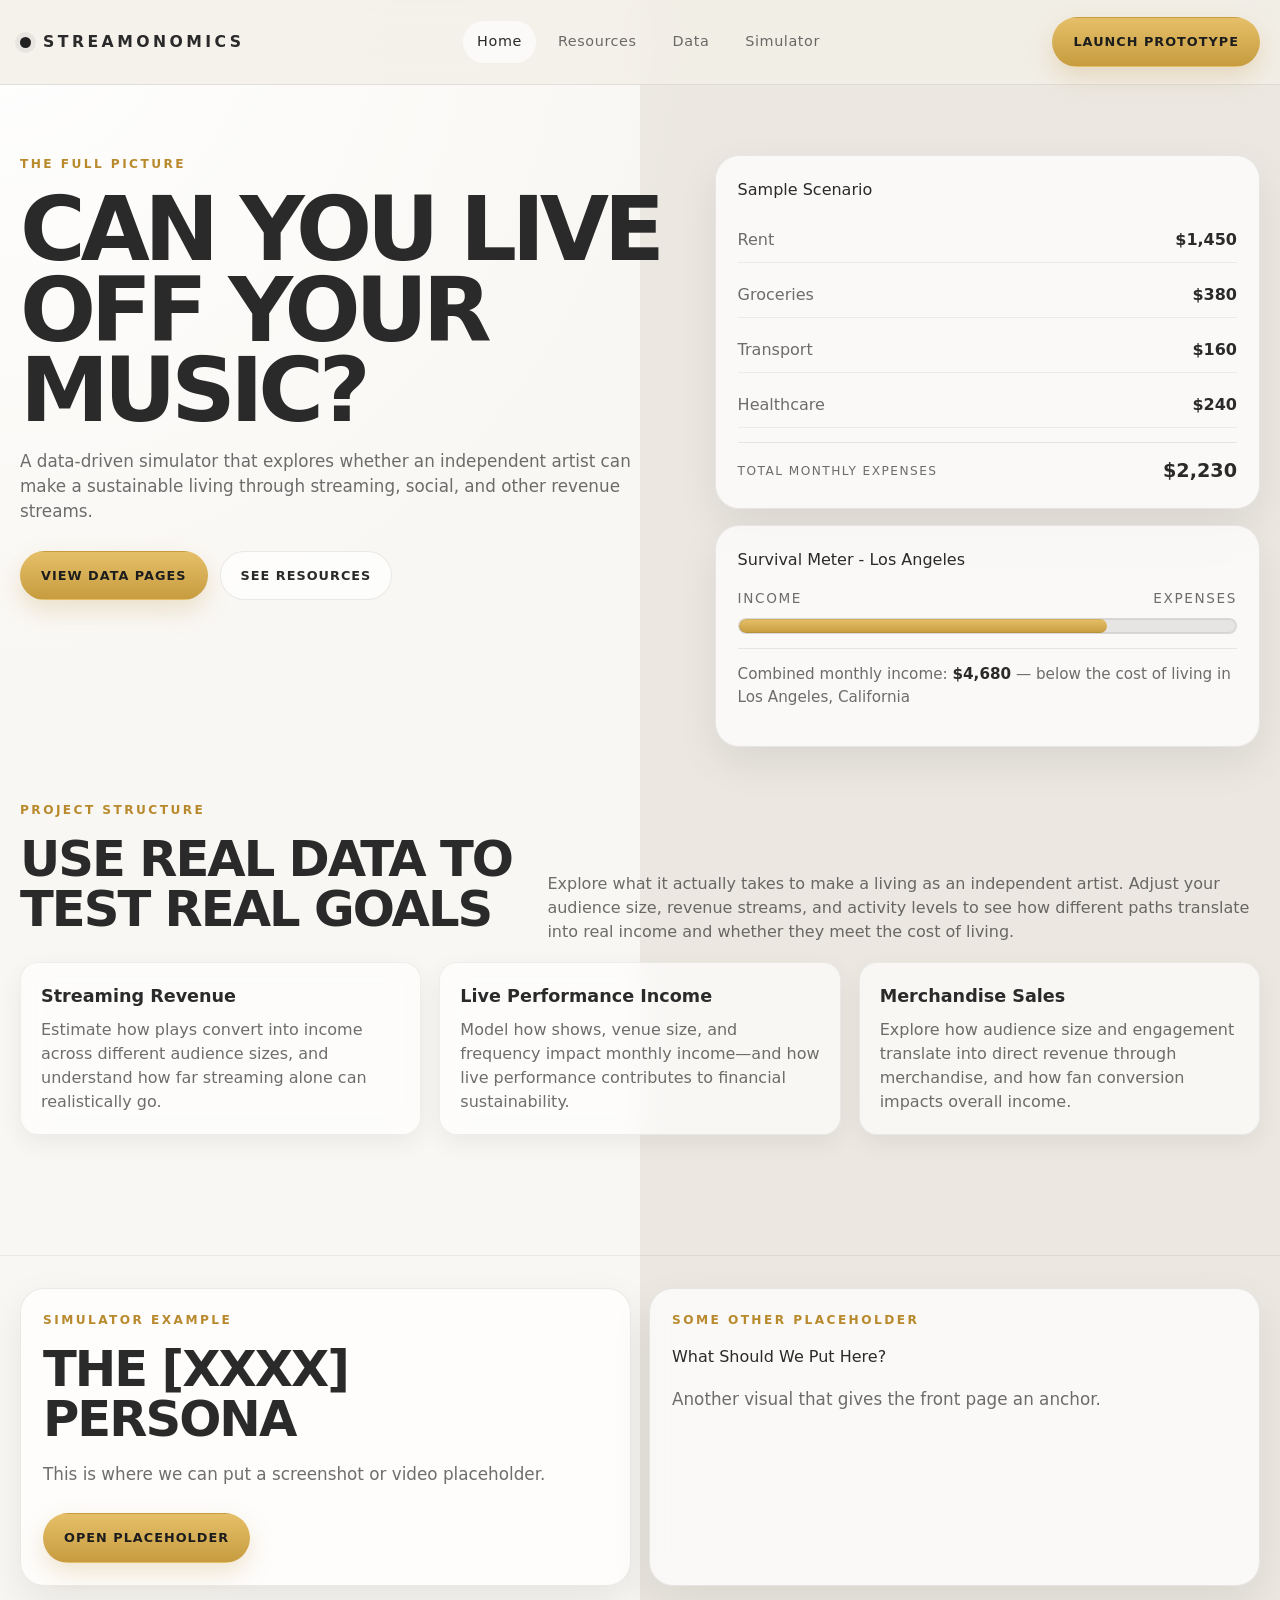
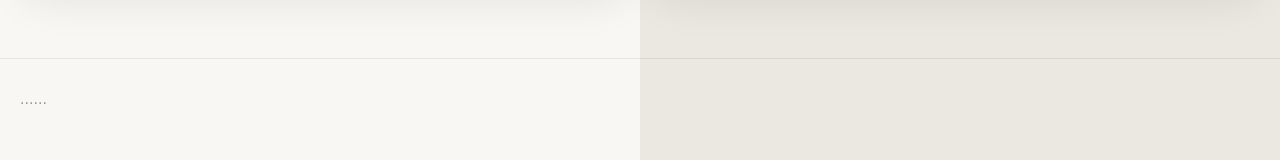
==== index.html @ e3a0be58 "Initial commit - site structure" ====
<!doctype html>
<html lang="en">
<head>
  <meta charset="utf-8" />
  <meta name="viewport" content="width=device-width, initial-scale=1" />
  <title>STREAMONOMICS | Home</title>
  <link rel="stylesheet" href="styles.css" />
</head>
<body>
  <header class="topbar">
    <div class="container topbar-inner">
      <a class="brand" href="index.html">
        <span class="brand-mark"></span>
        <span>STREAMONOMICS</span>
      </a>

      <nav class="nav" aria-label="Primary">
        <a class="active" href="index.html">Home</a>
        <a href="resources.html">Resources</a>
        <a href="data.html">Data</a>
        <a href="simulator.html">Simulator</a>
      </nav>

      <a class="btn btn-primary" href="simulator.html">Launch Prototype</a>
    </div>
  </header>

  <main>


    <section class="hero">
      <div class="container hero-grid">
        <div>
          <div class="kicker">The full picture</div>
          <h1 class="h1">Can you live off your music?</h1>
          <p class="lead">
            A data-driven simulator that explores whether an independent artist can make a sustainable living
            through streaming, social, and other revenue streams.
          </p>

          <div class="hero-actions">
            <a class="btn btn-primary" href="data.html">View Data Pages</a>
            <a class="btn btn-secondary" href="resources.html">See Resources</a>
          </div>
        </div>
  <!--
        <aside class="card card-pad hero-panel">
          <div class="pill">Sample Scenario</div>
          <div class="stat-grid">
            <div class="stat">
              <label>Monthly Streams</label>
              <strong>500,000</strong>
            </div>
            <div class="stat">
              <label>Est. Streaming Income</label>
              <strong>$2,000</strong>
            </div>
            <div class="stat">
              <label>Ticket Sales</label>
              <strong>$1,450</strong>
            </div>
            <div class="stat">
              <label>Merch Revenue</label>
              <strong>$1,150</strong>
            </div>
          </div>
          <p class="result-line">
            Combined monthly income: <strong>$4,680</strong> — below the cost of living in most U.S. cities
         </p>
        </aside>
    
-->

<aside class="hero-panel">
  <div class="card card-pad">
    <div class="pill">Sample Scenario</div>

    <div class="expense-list">
      <div class="expense-row">
        <span>Rent</span>
        <strong>$1,450</strong>
      </div>
      <div class="expense-row">
        <span>Groceries</span>
        <strong>$380</strong>
      </div>
      <div class="expense-row">
        <span>Transport</span>
        <strong>$160</strong>
      </div>
      <div class="expense-row">
        <span>Healthcare</span>
        <strong>$240</strong>
      </div>
    </div>

    <div class="expense-total">
      <span>Total Monthly Expenses</span>
      <strong>$2,230</strong>
    </div>
  </div>

  <div class="card card-pad">
    <div class="pill">Survival Meter  -  Los Angeles</div>

    <div class="meter-labels">
      <span>Income</span>
      <span>Expenses</span>
    </div>

    <div class="meter">
      <div class="meter-income"></div>
      <div class="meter-expenses"></div>
    </div>

    <p class="result-line">
     Combined monthly income: <strong>$4,680</strong> — below the cost of living in Los Angeles, California    </p>
  </div>
</aside>
  </div>
    </section>

    <section class="section">
      <div class="container">
        <div class="section-head">
          <div>
            <div class="kicker">Project structure</div>
            <h2 class="h2">Use Real Data to Test Real Goals</h2>
          </div>
          <p>
            Explore what it actually takes to make a living as an independent artist. Adjust your audience size, revenue streams, and activity levels to see how different paths translate into real income and whether they meet the cost of living.
          </p>
        </div>

        <div class="grid-3">
          <article class="card page-card">
            <h3>Streaming Revenue</h3>
            <p>Estimate how plays convert into income across different audience sizes, and understand how far streaming alone can realistically go.</p>
          </article>
          <article class="card page-card">
            <h3>Live Performance Income</h3>
            <p>Model how shows, venue size, and frequency impact monthly income—and how live performance contributes to financial sustainability.</p>
          </article>
          <article class="card page-card">
            <h3>Merchandise Sales</h3>
            <p>Explore how audience size and engagement translate into direct revenue through merchandise, and how fan conversion impacts overall income.</p>
          </article>
        </div>
      </div>
    </section>

    <section class="section">
      <div class="container grid-2">
        <article class="card card-pad">
          <div class="kicker">Simulator Example</div>
          <h2 class="h2">The [XXXX] Persona</h2>
          <p class="lead">
            This is where we can put a screenshot or video placeholder.
          </p>
          <div class="hero-actions">
            <a class="btn btn-primary" href="simulator.html">Open Placeholder</a>
          </div>
        </article>

        <article class="card card-pad">
          <div class="kicker">Some Other Placeholder</div>
          <h2 class="h2"></h2>What Should We Put Here?</h2>
          <p class="lead">
           Another visual that gives the front page an anchor.
          </p>
        </article>
      </div>
    </section>
  </main>

  <footer class="footer">
    <div class="container mini">
      ......
    </div>
  </footer>
</body>
</html>
---- styles.css ----
:root {
  --bg: #f3efe8;
  --bg-soft: #e9e4dc;
  --panel: rgba(255, 255, 255, 0.72);
  --panel-strong: rgba(255, 255, 255, 0.9);
  --border: rgba(0, 0, 0, 0.08);
  --text: #2a2a2a;
  --muted: rgba(42, 42, 42, 0.68);
  --muted-2: rgba(42, 42, 42, 0.48);
  --gold: #b98a2d;
  --gold-2: #d2a64a;
  --shadow: 0 16px 40px rgba(0, 0, 0, 0.08);
  --shadow-soft: 0 8px 24px rgba(0, 0, 0, 0.06);
  --radius: 24px;
  --radius-sm: 18px;
  --max: 1240px;
}

* {
  box-sizing: border-box;
}

html {
  scroll-behavior: smooth;
}

body {
  margin: 0;
  font-family: Inter, ui-sans-serif, system-ui, -apple-system, BlinkMacSystemFont, "Segoe UI", sans-serif;
  background:
    radial-gradient(circle at top left, rgba(255, 255, 255, 0.95), transparent 32%),
    linear-gradient(90deg, rgba(255,255,255,0.5) 0 50%, rgba(0,0,0,0.03) 50% 100%),
    var(--bg);
  color: var(--text);
  line-height: 1.5;
}

a {
  color: inherit;
  text-decoration: none;
}

.container {
  width: min(100% - 32px, var(--max));
  margin-inline: auto;
}

.topbar {
  position: sticky;
  top: 0;
  z-index: 50;
  backdrop-filter: blur(18px);
  background: rgba(243, 239, 232, 0.8);
  border-bottom: 1px solid rgba(0, 0, 0, 0.08);
}

.topbar-inner {
  display: flex;
  align-items: center;
  justify-content: space-between;
  gap: 16px;
  min-height: 84px;
}

.brand {
  display: flex;
  align-items: center;
  gap: 12px;
  font-weight: 800;
  letter-spacing: 0.22em;
  text-transform: uppercase;
  font-size: 0.98rem;
}

.brand-mark {
  width: 11px;
  height: 11px;
  border-radius: 999px;
  background: #222;
  box-shadow: 0 0 0 5px rgba(0, 0, 0, 0.05);
}

.nav {
  display: flex;
  align-items: center;
  gap: 8px;
  flex-wrap: wrap;
}

.nav a {
  padding: 10px 14px;
  border-radius: 999px;
  color: var(--muted);
  font-size: 0.9rem;
  letter-spacing: 0.04em;
  transition: 0.2s ease;
}

.nav a:hover,
.nav a.active {
  color: var(--text);
  background: rgba(255, 255, 255, 0.65);
}

.btn {
  display: inline-flex;
  align-items: center;
  justify-content: center;
  gap: 10px;
  padding: 14px 20px;
  border-radius: 999px;
  border: 1px solid transparent;
  font-weight: 700;
  letter-spacing: 0.08em;
  text-transform: uppercase;
  font-size: 0.8rem;
  transition: 0.2s ease;
  cursor: pointer;
}

.btn-primary {
  background: linear-gradient(180deg, #e5bf68, #c79c3f);
  color: #1d1d1d;
  box-shadow: 0 10px 24px rgba(185, 138, 45, 0.22);
}

.btn-primary:hover {
  transform: translateY(-1px);
}

.btn-secondary {
  background: rgba(255, 255, 255, 0.7);
  border-color: rgba(0, 0, 0, 0.08);
  color: var(--text);
}

.hero {
  padding: 70px 0 30px;
}

.hero-grid {
  display: grid;
  grid-template-columns: 1.1fr 0.9fr;
  gap: 28px;
  align-items: start;
}

.kicker {
  color: var(--gold);
  text-transform: uppercase;
  letter-spacing: 0.2em;
  font-size: 0.76rem;
  font-weight: 700;
  margin-bottom: 16px;
}

.h1 {
  margin: 0;
  font-size: clamp(3rem, 7vw, 6.3rem);
  line-height: 0.9;
  letter-spacing: -0.06em;
  text-transform: uppercase;
}

.h2 {
  margin: 0 0 10px;
  font-size: clamp(2rem, 4vw, 3.1rem);
  line-height: 1;
  letter-spacing: -0.04em;
  text-transform: uppercase;
}

.lead {
  max-width: 60ch;
  color: var(--muted);
  font-size: 1.05rem;
  margin: 18px 0 0;
}

.hero-actions {
  display: flex;
  gap: 12px;
  flex-wrap: wrap;
  margin-top: 26px;
}

.card {
  background: var(--panel);
  border: 1px solid rgba(0, 0, 0, 0.08);
  border-radius: var(--radius);
  box-shadow: var(--shadow);
  backdrop-filter: blur(14px);
}

.card-pad {
  padding: 22px;
}

.hero-panel {
  display: grid;
  gap: 14px;
}


.hero-panel {
  display: grid;
  gap: 16px;
}

.expense-list {
  display: grid;
  gap: 10px;
  margin-top: 16px;
}

.expense-row {
  display: flex;
  justify-content: space-between;
  align-items: center;
  padding: 10px 0;
  border-bottom: 1px solid rgba(0, 0, 0, 0.06);
  color: var(--text);
}

.expense-row span {
  color: var(--muted);
}

.expense-row strong {
  font-size: 1rem;
}

.expense-total {
  display: flex;
  justify-content: space-between;
  align-items: center;
  margin-top: 14px;
  padding-top: 14px;
  border-top: 1px solid rgba(0, 0, 0, 0.08);
}

.expense-total span {
  color: var(--muted);
  text-transform: uppercase;
  letter-spacing: 0.12em;
  font-size: 0.76rem;
}

.expense-total strong {
  font-size: 1.2rem;
}

.meter-labels {
  display: flex;
  justify-content: space-between;
  margin-top: 16px;
  margin-bottom: 10px;
  color: var(--muted);
  font-size: 0.85rem;
  text-transform: uppercase;
  letter-spacing: 0.12em;
}

.meter {
  position: relative;
  height: 16px;
  border-radius: 999px;
  background: rgba(0, 0, 0, 0.08);
  overflow: hidden;
  border: 1px solid rgba(0, 0, 0, 0.06);
}

.meter-income,
.meter-expenses {
  position: absolute;
  top: 0;
  bottom: 0;
  border-radius: 999px;
}

.meter-income {
  left: 0;
  width: 74%;
  background: linear-gradient(180deg, #e5bf68, #c79c3f);
}

.meter-expenses {
  left: 0;
  width: 100%;
  background: transparent;
  box-shadow: inset 0 0 0 1px rgba(0, 0, 0, 0.08);
}

.result-line {
  margin-top: 14px;
  padding-top: 14px;
  border-top: 1px solid rgba(0, 0, 0, 0.08);
  font-size: 0.95rem;
  color: var(--muted);
}

.result-line strong {
  color: var(--text);
}


.stat-grid {
  display: grid;
  grid-template-columns: repeat(2, minmax(0, 1fr));
  gap: 14px;
}

.stat {
  padding: 18px;
  border-radius: var(--radius-sm);
  background: rgba(255, 255, 255, 0.62);
  border: 1px solid rgba(0, 0, 0, 0.06);
  box-shadow: var(--shadow-soft);
}

.stat label {
  display: block;
  color: var(--muted-2);
  font-size: 0.75rem;
  letter-spacing: 0.18em;
  text-transform: uppercase;
  margin-bottom: 10px;
}

.stat strong {
  font-size: 1.18rem;
}

.section {
  padding: 24px 0 72px;
}

.section-head {
  display: flex;
  justify-content: space-between;
  align-items: end;
  gap: 20px;
  margin-bottom: 18px;
}

.section-head p {
  margin: 0;
  color: var(--muted);
  max-width: 70ch;
}

.section + .section {
  margin-top: 48px;
  padding-top: 32px;
  border-top: 1px solid rgba(0, 0, 0, 0.06);
}

.grid-3 {
  display: grid;
  grid-template-columns: repeat(3, minmax(0, 1fr));
  gap: 18px;
}

.grid-2 {
  display: grid;
  grid-template-columns: repeat(2, minmax(0, 1fr));
  gap: 18px;
}

.stack {
  display: grid;
  gap: 18px;
}

.page-card,
.resource-item,
.interview-item {
  padding: 20px;
  border-radius: var(--radius-sm);
  background: rgba(255, 255, 255, 0.64);
  border: 1px solid rgba(0, 0, 0, 0.06);
  box-shadow: var(--shadow-soft);
}

.page-card h3,
.resource-item h3,
.interview-item h3 {
  margin: 0 0 8px;
  font-size: 1.1rem;
}

.page-card p,
.resource-item p,
.interview-item p,
.note {
  margin: 0;
  color: var(--muted);
}

.resource-meta,
.interview-meta {
  color: var(--gold);
  text-transform: uppercase;
  letter-spacing: 0.16em;
  font-size: 0.72rem;
  margin-bottom: 10px;
}


.design-image {
  width: 100%;
  height: 150px;
  border-radius: 14px;
  margin-bottom: 14px;

  background:
    radial-gradient(circle at 30% 30%, rgba(185,138,45,0.15), transparent 40%),
    linear-gradient(180deg, rgba(255,255,255,0.6), rgba(0,0,0,0.03));

  border: 1px solid rgba(0,0,0,0.06);
}


.table-wrap {
  overflow-x: auto;
  border-radius: var(--radius);
  border: 1px solid rgba(0, 0, 0, 0.08);
  background: rgba(255, 255, 255, 0.66);
  box-shadow: var(--shadow-soft);
}

table {
  width: 100%;
  border-collapse: collapse;
  min-width: 760px;
}

th, td {
  padding: 16px 18px;
  text-align: left;
  border-bottom: 1px solid rgba(0, 0, 0, 0.06);
  vertical-align: top;
}

th {
  color: var(--gold);
  text-transform: uppercase;
  letter-spacing: 0.14em;
  font-size: 0.75rem;
  background: rgba(255, 255, 255, 0.35);
}

td small {
  display: block;
  margin-top: 6px;
  color: var(--muted);
}

.viz-grid {
  display: grid;
  grid-template-columns: repeat(3, minmax(0, 1fr));
  gap: 16px;
  margin-top: 16px;
}

.viz {
  min-height: 220px;
  padding: 18px;
  border-radius: var(--radius);
  border: 1px solid rgba(0, 0, 0, 0.08);
  background:
    linear-gradient(180deg, rgba(255,255,255,0.7), rgba(255,255,255,0.5));
  box-shadow: var(--shadow-soft);
  display: flex;
  flex-direction: column;
  justify-content: space-between;
}

.viz strong {
  font-size: 1.02rem;
}

.viz span {
  color: var(--muted);
  font-size: 0.94rem;
}

.viz-placeholder {
  flex: 1;
  margin-top: 14px;
  border-radius: 18px;
  background:
    radial-gradient(circle at 25% 75%, rgba(185, 138, 45, 0.18), transparent 18%),
    radial-gradient(circle at 78% 28%, rgba(0, 0, 0, 0.08), transparent 20%),
    linear-gradient(180deg, rgba(255,255,255,0.35), rgba(0,0,0,0.03));
  border: 1px solid rgba(0, 0, 0, 0.06);
}

.simulator-shell {
  min-height: 62vh;
  display: grid;
  place-items: center;
  text-align: center;
  padding: 40px 0;
}

.simulator-viewport {
  width: min(100%, 1100px);
  min-height: 480px;
  border-radius: 34px;
  background:
    radial-gradient(circle at center, rgba(255, 255, 255, 0.7), rgba(255, 255, 255, 0.35)),
    linear-gradient(180deg, rgba(255,255,255,0.72), rgba(255,255,255,0.5));
  border: 1px solid rgba(0, 0, 0, 0.08);
  box-shadow: var(--shadow);
  display: grid;
  place-items: center;
  padding: 32px;
}

.footer {
  padding: 30px 0 50px;
  color: var(--muted-2);
  border-top: 1px solid rgba(0, 0, 0, 0.08);
}

.mini {
  font-size: 0.88rem;
  color: var(--muted-2);
}

@media (max-width: 980px) {
  .hero-grid,
  .grid-3,
  .grid-2,
  .viz-grid {
    grid-template-columns: 1fr;
  }

  .section-head {
    flex-direction: column;
    align-items: start;
  }

  .topbar-inner {
    flex-wrap: wrap;
    padding: 14px 0;
  }

  .nav {
    order: 3;
    width: 100%;
  }
}

@media (max-width: 640px) {
  .hero {
    padding-top: 44px;
  }

  .h1 {
    font-size: clamp(2.6rem, 12vw, 4rem);
  }

  .card-pad {
    padding: 18px;
  }

  .stat-grid {
    grid-template-columns: 1fr;
  }

  .simulator-shell {
    padding: 18px 0;
  }
}

@media (max-width: 640px) {
  .card-pad {
    padding: 16px;
  }

  .section {
    padding: 20px 0 48px;
  }

  .table-wrap {
    margin-top: 12px !important;
  }

  table {
    min-width: 0;
    width: 100%;
  }

  th, td {
    padding: 12px 10px;
    font-size: 0.88rem;
  }

  .viz {
    min-height: 180px;
    padding: 14px;
  }
}

@media (max-width: 900px) {
  .grid-3,
  .grid-2,
  .viz-grid {
    grid-template-columns: 1fr;
  }

  .section-head {
    flex-direction: column;
    align-items: flex-start;
  }
}
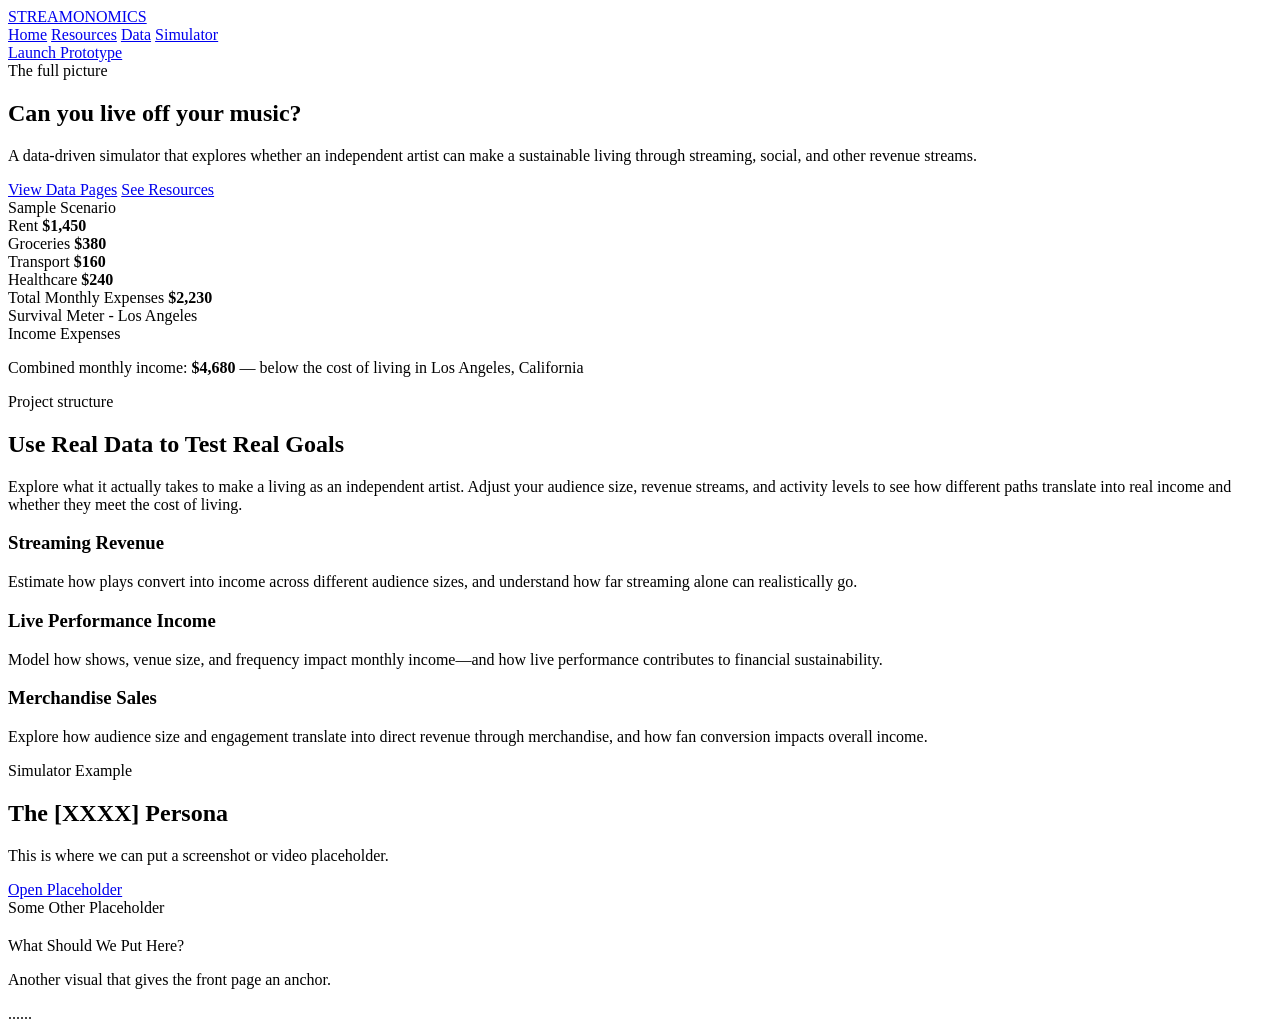
==== commit 887a8a17: "Update stylesheet paths in HTML files to use the 'css' directory" ====
--- a/index.html
+++ b/index.html
@@ -4,7 +4,7 @@
   <meta charset="utf-8" />
   <meta name="viewport" content="width=device-width, initial-scale=1" />
   <title>STREAMONOMICS | Home</title>
-  <link rel="stylesheet" href="styles.css" />
+  <link rel="stylesheet" href="css/styles.css" />
 </head>
 <body>
   <header class="topbar">
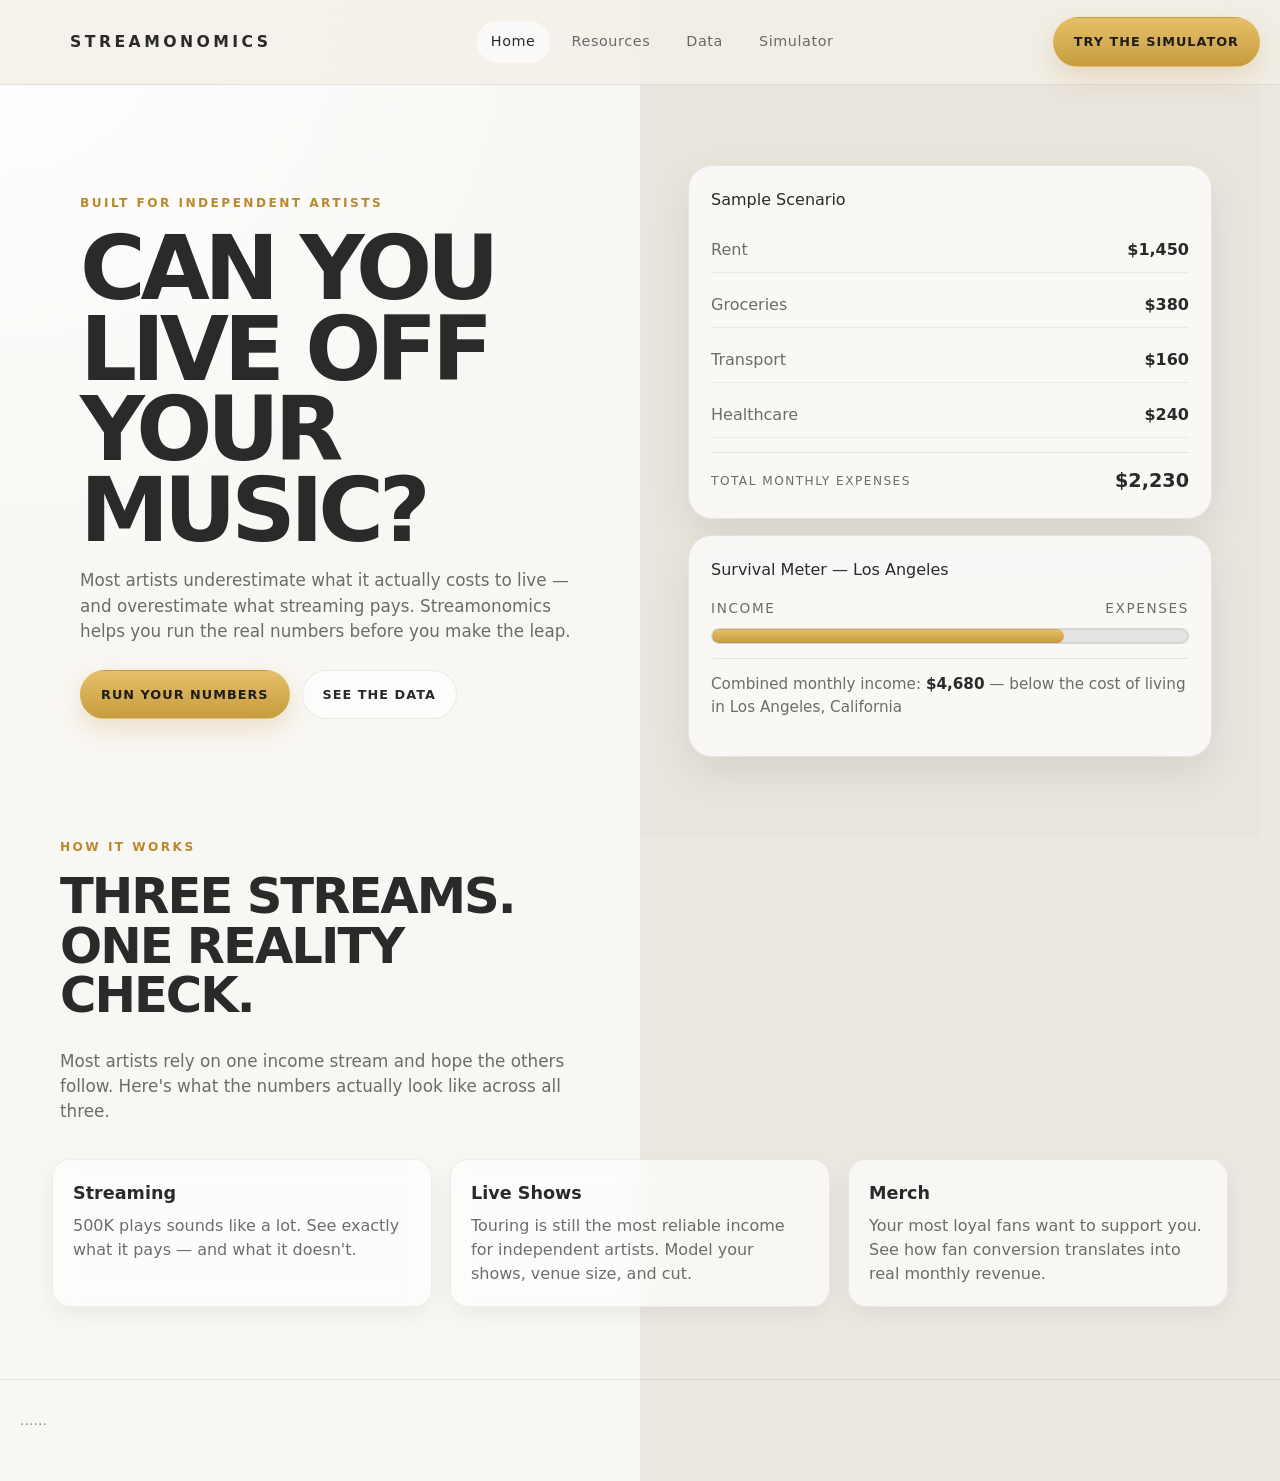
==== commit 0b9c0285: "feat: home page copy updates and layout fixes" ====
--- a/index.html
+++ b/index.html
@@ -21,156 +21,112 @@
         <a href="simulator.html">Simulator</a>
       </nav>
 
-      <a class="btn btn-primary" href="simulator.html">Launch Prototype</a>
+      <a class="btn btn-primary" href="simulator.html">Try the Simulator</a>
     </div>
   </header>
 
   <main>
 
-
+    <!-- HERO -->
     <section class="hero">
       <div class="container hero-grid">
         <div>
-          <div class="kicker">The full picture</div>
+          <div class="kicker">Built for independent artists</div>
           <h1 class="h1">Can you live off your music?</h1>
           <p class="lead">
-            A data-driven simulator that explores whether an independent artist can make a sustainable living
-            through streaming, social, and other revenue streams.
+            Most artists underestimate what it actually costs to live — and overestimate what streaming pays. Streamonomics helps you run the real numbers before you make the leap.
           </p>
 
           <div class="hero-actions">
-            <a class="btn btn-primary" href="data.html">View Data Pages</a>
-            <a class="btn btn-secondary" href="resources.html">See Resources</a>
+            <a class="btn btn-primary" href="simulator.html">Run Your Numbers</a>
+            <a class="btn btn-secondary" href="data.html">See the Data</a>
           </div>
         </div>
-  <!--
-        <aside class="card card-pad hero-panel">
-          <div class="pill">Sample Scenario</div>
-          <div class="stat-grid">
-            <div class="stat">
-              <label>Monthly Streams</label>
-              <strong>500,000</strong>
+
+        <aside class="hero-panel">
+          <div class="card card-pad">
+            <div class="pill">Sample Scenario</div>
+
+            <div class="expense-list">
+              <div class="expense-row">
+                <span>Rent</span>
+                <strong>$1,450</strong>
+              </div>
+              <div class="expense-row">
+                <span>Groceries</span>
+                <strong>$380</strong>
+              </div>
+              <div class="expense-row">
+                <span>Transport</span>
+                <strong>$160</strong>
+              </div>
+              <div class="expense-row">
+                <span>Healthcare</span>
+                <strong>$240</strong>
+              </div>
             </div>
-            <div class="stat">
-              <label>Est. Streaming Income</label>
-              <strong>$2,000</strong>
-            </div>
-            <div class="stat">
-              <label>Ticket Sales</label>
-              <strong>$1,450</strong>
-            </div>
-            <div class="stat">
-              <label>Merch Revenue</label>
-              <strong>$1,150</strong>
+
+            <div class="expense-total">
+              <span>Total Monthly Expenses</span>
+              <strong>$2,230</strong>
             </div>
           </div>
-          <p class="result-line">
-            Combined monthly income: <strong>$4,680</strong> — below the cost of living in most U.S. cities
-         </p>
+
+          <div class="card card-pad">
+            <div class="pill">Survival Meter — Los Angeles</div>
+
+            <div class="meter-labels">
+              <span>Income</span>
+              <span>Expenses</span>
+            </div>
+
+            <div class="meter">
+              <div class="meter-income"></div>
+              <div class="meter-expenses"></div>
+            </div>
+
+            <p class="result-line">
+              Combined monthly income: <strong>$4,680</strong> — below the cost of living in Los Angeles, California
+            </p>
+          </div>
         </aside>
-    
--->
-
-<aside class="hero-panel">
-  <div class="card card-pad">
-    <div class="pill">Sample Scenario</div>
-
-    <div class="expense-list">
-      <div class="expense-row">
-        <span>Rent</span>
-        <strong>$1,450</strong>
       </div>
-      <div class="expense-row">
-        <span>Groceries</span>
-        <strong>$380</strong>
-      </div>
-      <div class="expense-row">
-        <span>Transport</span>
-        <strong>$160</strong>
-      </div>
-      <div class="expense-row">
-        <span>Healthcare</span>
-        <strong>$240</strong>
-      </div>
-    </div>
-
-    <div class="expense-total">
-      <span>Total Monthly Expenses</span>
-      <strong>$2,230</strong>
-    </div>
-  </div>
-
-  <div class="card card-pad">
-    <div class="pill">Survival Meter  -  Los Angeles</div>
-
-    <div class="meter-labels">
-      <span>Income</span>
-      <span>Expenses</span>
-    </div>
-
-    <div class="meter">
-      <div class="meter-income"></div>
-      <div class="meter-expenses"></div>
-    </div>
-
-    <p class="result-line">
-     Combined monthly income: <strong>$4,680</strong> — below the cost of living in Los Angeles, California    </p>
-  </div>
-</aside>
-  </div>
     </section>
 
+    <!-- HOW IT WORKS HEADER -->
+    <section class="hero">
+      <div class="hero-grid compact">
+        <div>
+          <div class="kicker">How it works</div>
+          <h2 class="h2">Three streams.<br> One reality check.</h2>
+          <p class="lead">
+            Most artists rely on one income stream and hope the others follow. Here's what the numbers actually look like across all three.
+          </p>
+        </div>
+        <div class="hero-panel"></div>
+      </div>
+    </section>
+
+    <!-- THREE CARDS -->
     <section class="section">
       <div class="container">
-        <div class="section-head">
-          <div>
-            <div class="kicker">Project structure</div>
-            <h2 class="h2">Use Real Data to Test Real Goals</h2>
-          </div>
-          <p>
-            Explore what it actually takes to make a living as an independent artist. Adjust your audience size, revenue streams, and activity levels to see how different paths translate into real income and whether they meet the cost of living.
-          </p>
-        </div>
-
         <div class="grid-3">
           <article class="card page-card">
-            <h3>Streaming Revenue</h3>
-            <p>Estimate how plays convert into income across different audience sizes, and understand how far streaming alone can realistically go.</p>
+            <h3>Streaming</h3>
+            <p>500K plays sounds like a lot. See exactly what it pays — and what it doesn't.</p>
           </article>
           <article class="card page-card">
-            <h3>Live Performance Income</h3>
-            <p>Model how shows, venue size, and frequency impact monthly income—and how live performance contributes to financial sustainability.</p>
+            <h3>Live Shows</h3>
+            <p>Touring is still the most reliable income for independent artists. Model your shows, venue size, and cut.</p>
           </article>
           <article class="card page-card">
-            <h3>Merchandise Sales</h3>
-            <p>Explore how audience size and engagement translate into direct revenue through merchandise, and how fan conversion impacts overall income.</p>
+            <h3>Merch</h3>
+            <p>Your most loyal fans want to support you. See how fan conversion translates into real monthly revenue.</p>
           </article>
         </div>
       </div>
     </section>
 
-    <section class="section">
-      <div class="container grid-2">
-        <article class="card card-pad">
-          <div class="kicker">Simulator Example</div>
-          <h2 class="h2">The [XXXX] Persona</h2>
-          <p class="lead">
-            This is where we can put a screenshot or video placeholder.
-          </p>
-          <div class="hero-actions">
-            <a class="btn btn-primary" href="simulator.html">Open Placeholder</a>
-          </div>
-        </article>
-
-        <article class="card card-pad">
-          <div class="kicker">Some Other Placeholder</div>
-          <h2 class="h2"></h2>What Should We Put Here?</h2>
-          <p class="lead">
-           Another visual that gives the front page an anchor.
-          </p>
-        </article>
-      </div>
-    </section>
   </main>
 
   <footer class="footer">
--- a/css/styles.css
+++ b/css/styles.css
@@ -0,0 +1,761 @@
+:root {
+  --bg: #f3efe8;
+  --bg-soft: #e9e4dc;
+  --panel: rgba(255, 255, 255, 0.72);
+  --panel-strong: rgba(255, 255, 255, 0.9);
+  --border: rgba(0, 0, 0, 0.08);
+  --text: #2a2a2a;
+  --muted: rgba(42, 42, 42, 0.68);
+  --muted-2: rgba(42, 42, 42, 0.48);
+  --gold: #b98a2d;
+  --gold-2: #d2a64a;
+  --shadow: 0 16px 40px rgba(0, 0, 0, 0.08);
+  --shadow-soft: 0 8px 24px rgba(0, 0, 0, 0.06);
+  --radius: 24px;
+  --radius-sm: 18px;
+  --max: 1240px;
+}
+
+* {
+  box-sizing: border-box;
+}
+
+html {
+  scroll-behavior: smooth;
+}
+
+body {
+  margin: 0;
+  font-family: Inter, ui-sans-serif, system-ui, -apple-system, BlinkMacSystemFont, "Segoe UI", sans-serif;
+  background:
+    radial-gradient(circle at top left, rgba(255, 255, 255, 0.95), transparent 32%),
+    linear-gradient(90deg, rgba(255,255,255,0.5) 0 50%, rgba(0,0,0,0.03) 50% 100%),
+    var(--bg);
+  color: var(--text);
+  line-height: 1.5;
+}
+
+a {
+  color: inherit;
+  text-decoration: none;
+}
+
+.container {
+  width: min(100% - 32px, var(--max));
+  margin-inline: auto;
+}
+
+.topbar {
+  position: sticky;
+  top: 0;
+  z-index: 50;
+  backdrop-filter: blur(18px);
+  background: rgba(243, 239, 232, 0.8);
+  border-bottom: 1px solid rgba(0, 0, 0, 0.08);
+}
+
+.topbar-inner {
+  display: flex;
+  align-items: center;
+  justify-content: space-between;
+  gap: 16px;
+  min-height: 84px;
+}
+
+.brand {
+  display: flex;
+  align-items: center;
+  gap: 8px;
+  font-weight: 800;
+  letter-spacing: 0.22em;
+  text-transform: uppercase;
+  font-size: 0.98rem;
+}
+
+.brand-mark {
+  width: 42px;
+  height: 26px;
+  display: inline-block;
+  flex-shrink: 0;
+  background-image: url("../assets/streamonomics-logo-clean.png");
+  background-repeat: no-repeat;
+  background-position: center;
+  background-size: contain;
+}
+
+.nav {
+  display: flex;
+  align-items: center;
+  gap: 8px;
+  flex-wrap: wrap;
+}
+
+.nav a {
+  padding: 10px 14px;
+  border-radius: 999px;
+  color: var(--muted);
+  font-size: 0.9rem;
+  letter-spacing: 0.04em;
+  transition: 0.2s ease;
+}
+
+.nav a:hover,
+.nav a.active {
+  color: var(--text);
+  background: rgba(255, 255, 255, 0.65);
+}
+
+.btn {
+  display: inline-flex;
+  align-items: center;
+  justify-content: center;
+  gap: 10px;
+  padding: 14px 20px;
+  border-radius: 999px;
+  border: 1px solid transparent;
+  font-weight: 700;
+  letter-spacing: 0.08em;
+  text-transform: uppercase;
+  font-size: 0.8rem;
+  transition: 0.2s ease;
+  cursor: pointer;
+}
+
+.btn-primary {
+  background: linear-gradient(180deg, #e5bf68, #c79c3f);
+  color: #1d1d1d;
+  box-shadow: 0 10px 24px rgba(185, 138, 45, 0.22);
+}
+
+.btn-primary:hover {
+  transform: translateY(-1px);
+}
+
+.btn-secondary {
+  background: rgba(255, 255, 255, 0.7);
+  border-color: rgba(0, 0, 0, 0.08);
+  color: var(--text);
+}
+
+.hero {
+  padding: 70px 0 30px;
+}
+
+.hero-grid {
+  display: grid;
+  grid-template-columns: 1.1fr 0.9fr;
+  gap: 28px;
+  align-items: start;
+}
+
+.kicker {
+  color: var(--gold);
+  text-transform: uppercase;
+  letter-spacing: 0.2em;
+  font-size: 0.76rem;
+  font-weight: 700;
+  margin-bottom: 16px;
+}
+
+.h1 {
+  margin: 0;
+  font-size: clamp(3rem, 7vw, 6.3rem);
+  line-height: 0.9;
+  letter-spacing: -0.06em;
+  text-transform: uppercase;
+}
+
+.h2 {
+  margin: 0 0 10px;
+  font-size: clamp(2rem, 4vw, 3.1rem);
+  line-height: 1;
+  letter-spacing: -0.04em;
+  text-transform: uppercase;
+}
+
+.lead {
+  max-width: 60ch;
+  color: var(--muted);
+  font-size: 1.05rem;
+  margin: 18px 0 0;
+}
+
+.hero-actions {
+  display: flex;
+  gap: 12px;
+  flex-wrap: wrap;
+  margin-top: 26px;
+}
+
+.card {
+  background: var(--panel);
+  border: 1px solid rgba(0, 0, 0, 0.08);
+  border-radius: var(--radius);
+  box-shadow: var(--shadow);
+  backdrop-filter: blur(14px);
+}
+
+.card-pad {
+  padding: 22px;
+}
+
+.hero-panel {
+  display: grid;
+  gap: 14px;
+}
+
+
+.hero-panel {
+  display: grid;
+  gap: 16px;
+}
+
+.expense-list {
+  display: grid;
+  gap: 10px;
+  margin-top: 16px;
+}
+
+.expense-row {
+  display: flex;
+  justify-content: space-between;
+  align-items: center;
+  padding: 10px 0;
+  border-bottom: 1px solid rgba(0, 0, 0, 0.06);
+  color: var(--text);
+}
+
+.expense-row span {
+  color: var(--muted);
+}
+
+.expense-row strong {
+  font-size: 1rem;
+}
+
+.expense-total {
+  display: flex;
+  justify-content: space-between;
+  align-items: center;
+  margin-top: 14px;
+  padding-top: 14px;
+  border-top: 1px solid rgba(0, 0, 0, 0.08);
+}
+
+.expense-total span {
+  color: var(--muted);
+  text-transform: uppercase;
+  letter-spacing: 0.12em;
+  font-size: 0.76rem;
+}
+
+.expense-total strong {
+  font-size: 1.2rem;
+}
+
+.meter-labels {
+  display: flex;
+  justify-content: space-between;
+  margin-top: 16px;
+  margin-bottom: 10px;
+  color: var(--muted);
+  font-size: 0.85rem;
+  text-transform: uppercase;
+  letter-spacing: 0.12em;
+}
+
+.meter {
+  position: relative;
+  height: 16px;
+  border-radius: 999px;
+  background: rgba(0, 0, 0, 0.08);
+  overflow: hidden;
+  border: 1px solid rgba(0, 0, 0, 0.06);
+}
+
+.meter-income,
+.meter-expenses {
+  position: absolute;
+  top: 0;
+  bottom: 0;
+  border-radius: 999px;
+}
+
+.meter-income {
+  left: 0;
+  width: 74%;
+  background: linear-gradient(180deg, #e5bf68, #c79c3f);
+}
+
+.meter-expenses {
+  left: 0;
+  width: 100%;
+  background: transparent;
+  box-shadow: inset 0 0 0 1px rgba(0, 0, 0, 0.08);
+}
+
+.result-line {
+  margin-top: 14px;
+  padding-top: 14px;
+  border-top: 1px solid rgba(0, 0, 0, 0.08);
+  font-size: 0.95rem;
+  color: var(--muted);
+}
+
+.result-line strong {
+  color: var(--text);
+}
+
+
+.stat-grid {
+  display: grid;
+  grid-template-columns: repeat(2, minmax(0, 1fr));
+  gap: 14px;
+}
+
+.stat {
+  padding: 18px;
+  border-radius: var(--radius-sm);
+  background: rgba(255, 255, 255, 0.62);
+  border: 1px solid rgba(0, 0, 0, 0.06);
+  box-shadow: var(--shadow-soft);
+}
+
+.stat label {
+  display: block;
+  color: var(--muted-2);
+  font-size: 0.75rem;
+  letter-spacing: 0.18em;
+  text-transform: uppercase;
+  margin-bottom: 10px;
+}
+
+.stat strong {
+  font-size: 1.18rem;
+}
+
+.section {
+  padding: 24px 0 72px;
+}
+
+.section-head {
+  display: flex;
+  justify-content: space-between;
+  align-items: end;
+  gap: 20px;
+  margin-bottom: 18px;
+}
+
+.section-head p {
+  margin: 0;
+  color: var(--muted);
+  max-width: 70ch;
+}
+
+.section + .section {
+  margin-top: 48px;
+  padding-top: 32px;
+  border-top: 1px solid rgba(0, 0, 0, 0.06);
+}
+
+.grid-3 {
+  display: grid;
+  grid-template-columns: repeat(3, minmax(0, 1fr));
+  gap: 18px;
+}
+
+.grid-2 {
+  display: grid;
+  grid-template-columns: repeat(2, minmax(0, 1fr));
+  gap: 18px;
+}
+
+.stack {
+  display: grid;
+  gap: 18px;
+}
+
+.page-card,
+.resource-item,
+.interview-item {
+  padding: 20px;
+  border-radius: var(--radius-sm);
+  background: rgba(255, 255, 255, 0.64);
+  border: 1px solid rgba(0, 0, 0, 0.06);
+  box-shadow: var(--shadow-soft);
+}
+
+.page-card h3,
+.resource-item h3,
+.interview-item h3 {
+  margin: 0 0 8px;
+  font-size: 1.1rem;
+}
+
+.page-card p,
+.resource-item p,
+.interview-item p,
+.note {
+  margin: 0;
+  color: var(--muted);
+}
+
+.resource-meta,
+.interview-meta {
+  color: var(--gold);
+  text-transform: uppercase;
+  letter-spacing: 0.16em;
+  font-size: 0.72rem;
+  margin-bottom: 10px;
+}
+
+
+.design-image {
+  width: 100%;
+  height: 150px;
+  border-radius: 14px;
+  margin-bottom: 14px;
+
+  background:
+    radial-gradient(circle at 30% 30%, rgba(185,138,45,0.15), transparent 40%),
+    linear-gradient(180deg, rgba(255,255,255,0.6), rgba(0,0,0,0.03));
+
+  border: 1px solid rgba(0,0,0,0.06);
+}
+
+
+.table-wrap {
+  overflow-x: auto;
+  border-radius: var(--radius);
+  border: 1px solid rgba(0, 0, 0, 0.08);
+  background: rgba(255, 255, 255, 0.66);
+  box-shadow: var(--shadow-soft);
+}
+
+table {
+  width: 100%;
+  border-collapse: collapse;
+  min-width: 760px;
+}
+
+th, td {
+  padding: 16px 18px;
+  text-align: left;
+  border-bottom: 1px solid rgba(0, 0, 0, 0.06);
+  vertical-align: top;
+}
+
+th {
+  color: var(--gold);
+  text-transform: uppercase;
+  letter-spacing: 0.14em;
+  font-size: 0.75rem;
+  background: rgba(255, 255, 255, 0.35);
+}
+
+td small {
+  display: block;
+  margin-top: 6px;
+  color: var(--muted);
+}
+
+.viz-grid {
+  display: grid;
+  grid-template-columns: repeat(3, minmax(0, 1fr));
+  gap: 16px;
+  margin-top: 16px;
+}
+
+.viz {
+  min-height: 220px;
+  padding: 18px;
+  border-radius: var(--radius);
+  border: 1px solid rgba(0, 0, 0, 0.08);
+  background:
+    linear-gradient(180deg, rgba(255,255,255,0.7), rgba(255,255,255,0.5));
+  box-shadow: var(--shadow-soft);
+  display: flex;
+  flex-direction: column;
+  justify-content: space-between;
+}
+
+.viz strong {
+  font-size: 1.02rem;
+}
+
+.viz span {
+  color: var(--muted);
+  font-size: 0.94rem;
+}
+
+.viz-placeholder {
+  flex: 1;
+  margin-top: 14px;
+  border-radius: 18px;
+  background:
+    radial-gradient(circle at 25% 75%, rgba(185, 138, 45, 0.18), transparent 18%),
+    radial-gradient(circle at 78% 28%, rgba(0, 0, 0, 0.08), transparent 20%),
+    linear-gradient(180deg, rgba(255,255,255,0.35), rgba(0,0,0,0.03));
+  border: 1px solid rgba(0, 0, 0, 0.06);
+}
+
+.simulator-shell {
+  min-height: 62vh;
+  display: grid;
+  place-items: center;
+  text-align: center;
+  padding: 40px 0;
+}
+
+.simulator-viewport {
+  width: min(100%, 1100px);
+  min-height: 480px;
+  border-radius: 34px;
+  background:
+    radial-gradient(circle at center, rgba(255, 255, 255, 0.7), rgba(255, 255, 255, 0.35)),
+    linear-gradient(180deg, rgba(255,255,255,0.72), rgba(255,255,255,0.5));
+  border: 1px solid rgba(0, 0, 0, 0.08);
+  box-shadow: var(--shadow);
+  display: grid;
+  place-items: center;
+  padding: 32px;
+}
+
+.footer {
+  padding: 30px 0 50px;
+  color: var(--muted-2);
+  border-top: 1px solid rgba(0, 0, 0, 0.08);
+}
+
+.mini {
+  font-size: 0.88rem;
+  color: var(--muted-2);
+}
+
+@media (max-width: 980px) {
+  .hero-grid,
+  .grid-3,
+  .grid-2,
+  .viz-grid {
+    grid-template-columns: 1fr;
+  }
+
+  .section-head {
+    flex-direction: column;
+    align-items: start;
+  }
+
+  .topbar-inner {
+    flex-wrap: wrap;
+    padding: 14px 0;
+  }
+
+  .nav {
+    order: 3;
+    width: 100%;
+  }
+}
+
+@media (max-width: 640px) {
+  .hero {
+    padding-top: 44px;
+  }
+
+  .h1 {
+    font-size: clamp(2.6rem, 12vw, 4rem);
+  }
+
+  .card-pad {
+    padding: 18px;
+  }
+
+  .stat-grid {
+    grid-template-columns: 1fr;
+  }
+
+  .simulator-shell {
+    padding: 18px 0;
+  }
+}
+
+@media (max-width: 640px) {
+  .card-pad {
+    padding: 16px;
+  }
+
+  .section {
+    padding: 20px 0 48px;
+  }
+
+  .table-wrap {
+    margin-top: 12px !important;
+  }
+
+  table {
+    min-width: 0;
+    width: 100%;
+  }
+
+  th, td {
+    padding: 12px 10px;
+    font-size: 0.88rem;
+  }
+
+  .viz {
+    min-height: 180px;
+    padding: 14px;
+  }
+}
+
+@media (max-width: 900px) {
+  .grid-3,
+  .grid-2,
+  .viz-grid {
+    grid-template-columns: 1fr;
+  }
+
+  .section-head {
+    flex-direction: column;
+    align-items: flex-start;
+  }
+}
+
+.hero {
+  background: none;
+  padding: 0;
+}
+
+.hero-grid {
+  display: grid;
+  grid-template-columns: 1fr 1fr;
+  min-height: 100vh;
+  align-items: stretch;
+}
+
+.hero-grid > div {
+  background: transparent;
+  padding: 80px 60px;
+  display: flex;
+  flex-direction: column;
+  justify-content: center;
+}
+
+.hero-panel {
+  background: transparent;
+  padding: 80px 48px;
+  display: flex;
+  flex-direction: column;
+  gap: 20px;
+  justify-content: center;
+}
+
+.hero {
+  padding: 0;
+  overflow: hidden;
+}
+
+.hero-grid {
+  display: grid;
+  grid-template-columns: 1.1fr 0.9fr;
+  gap: 0;
+  align-items: start;
+}
+
+.hero-grid > div {
+  padding: 80px 60px;
+  background: transparent;
+}
+
+.hero-panel {
+  display: grid;
+  gap: 16px;
+  padding: 80px 48px;
+  background: var(--bg-soft);
+  min-height: auto;
+  height: auto;
+}
+
+.section-head {
+  display: flex;
+  flex-direction: column;
+  align-items: start;
+  gap: 12px;
+  margin-bottom: 18px;
+}
+
+.section-head p {
+  max-width: 50ch;
+}
+
+.hero-grid {
+  min-height: 100vh;
+  align-items: start;
+  grid-template-rows: auto;
+}
+
+.hero-panel {
+  height: 100%;
+  max-height: 100vh;
+}
+
+
+.hero {
+  padding: 0;
+  overflow: hidden;
+}
+
+.hero-grid {
+  display: grid;
+  grid-template-columns: 1fr 1fr;
+  gap: 0;
+  min-height: 100vh;
+  align-items: stretch;
+}
+
+.hero-grid > div {
+  padding-top: 1px;
+  padding-bottom: 10px;
+  background: transparent;
+  display: flex;
+  flex-direction: column;
+  justify-content: center;
+}
+
+.hero-panel {
+  background: var(--bg-soft);
+  padding: 80px 48px;
+  display: grid;
+  gap: 16px;
+  align-content: center;
+  height: auto;
+  max-height: none;
+}
+
+.section-split {
+  display: grid;
+  grid-template-columns: 1fr 1fr;
+  gap: 0;
+}
+
+.section-split > div {
+  padding: 60px;
+  background: transparent;
+}
+
+.section-split > .section-beige {
+  background: var(--bg-soft);
+}
+
+.hero-grid.compact {
+  min-height: auto;
+}
+
+.hero-grid {
+  min-height: auto;
+}
+
+.grid-3 {
+  max-width: var(--max);
+  margin-inline: auto;
+  padding: 0 32px;
+}
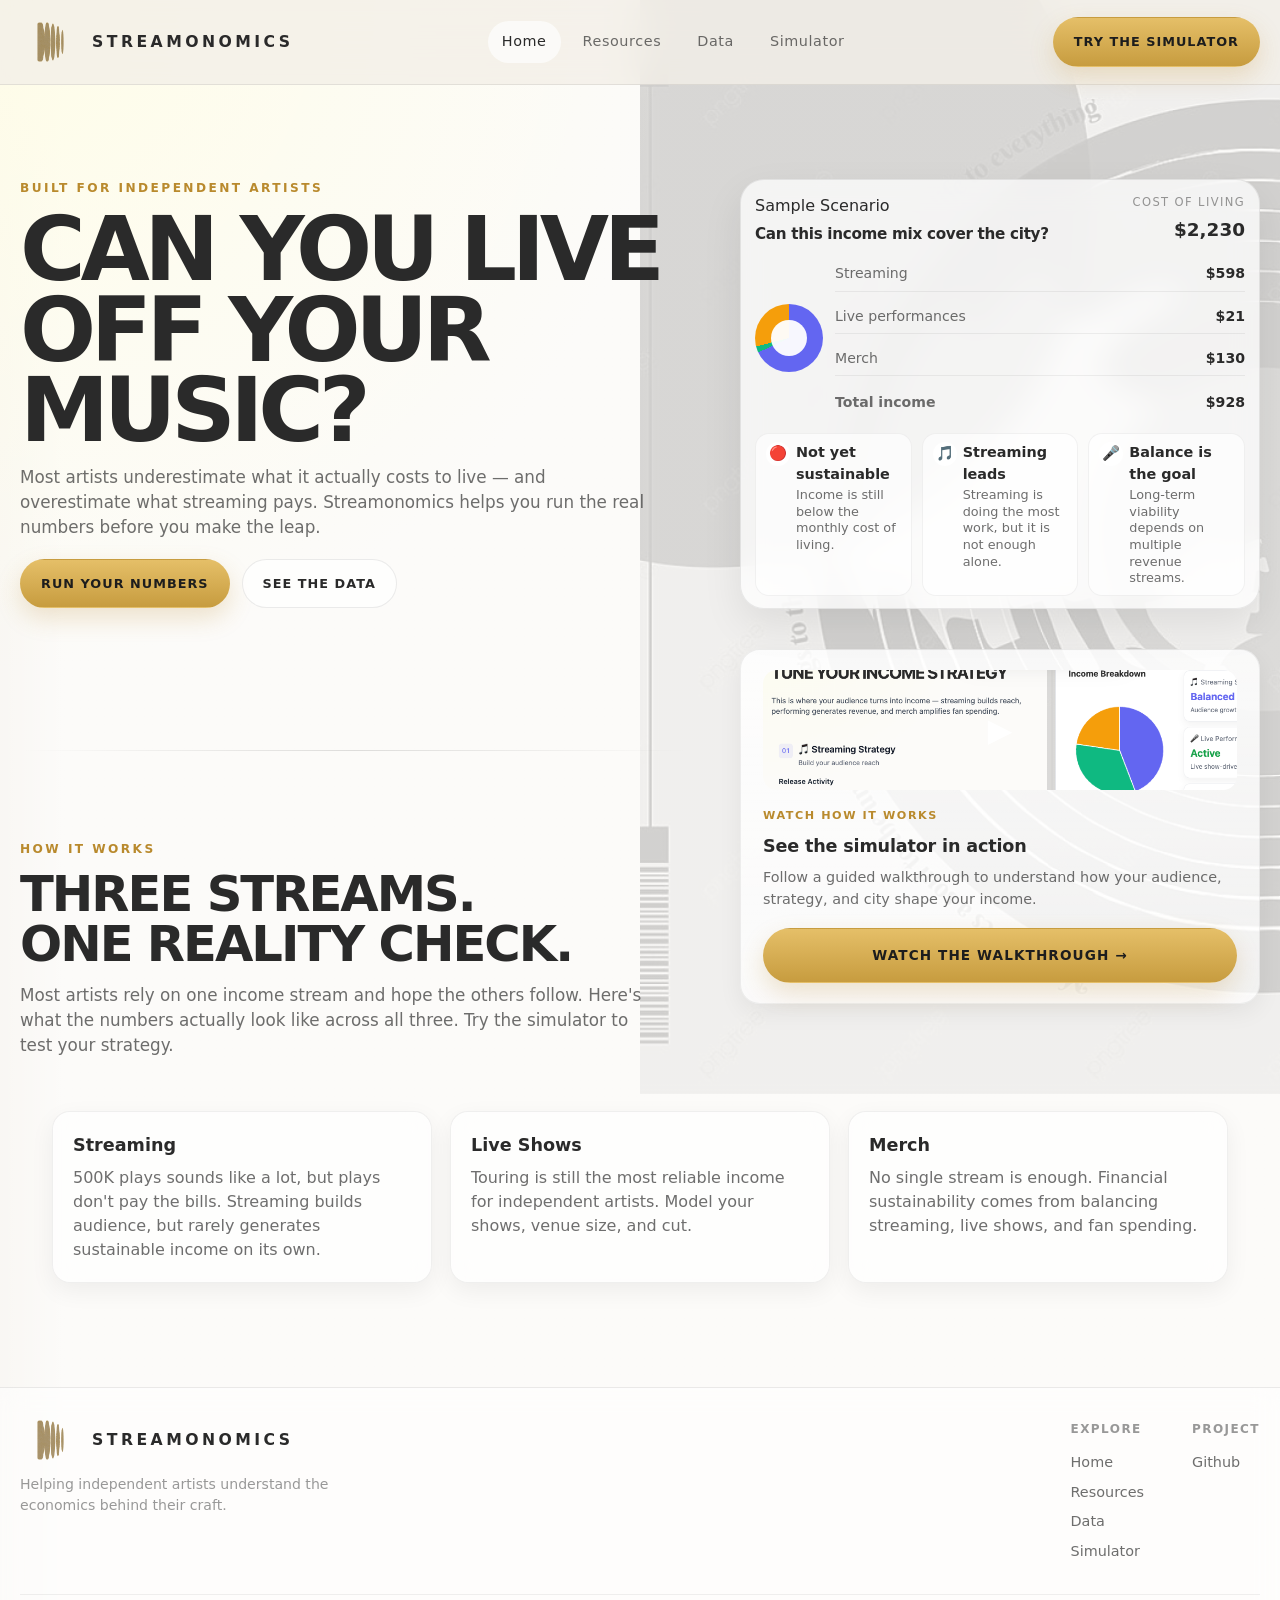
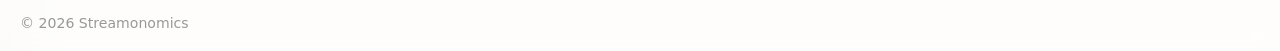
==== commit d1101194: "Final UI polish: simulator fixes, layout tweaks" ====
--- a/index.html
+++ b/index.html
@@ -6,7 +6,7 @@
   <title>STREAMONOMICS | Home</title>
   <link rel="stylesheet" href="css/styles.css" />
 </head>
-<body>
+<body class="home">
   <header class="topbar">
     <div class="container topbar-inner">
       <a class="brand" href="index.html">
@@ -44,51 +44,82 @@
         </div>
 
         <aside class="hero-panel">
-          <div class="card card-pad">
-            <div class="pill">Sample Scenario</div>
-
-            <div class="expense-list">
-              <div class="expense-row">
-                <span>Rent</span>
-                <strong>$1,450</strong>
-              </div>
-              <div class="expense-row">
-                <span>Groceries</span>
-                <strong>$380</strong>
-              </div>
-              <div class="expense-row">
-                <span>Transport</span>
-                <strong>$160</strong>
-              </div>
-              <div class="expense-row">
-                <span>Healthcare</span>
-                <strong>$240</strong>
-              </div>
-            </div>
-
-            <div class="expense-total">
-              <span>Total Monthly Expenses</span>
-              <strong>$2,230</strong>
-            </div>
+          <div class="card card-pad scenario-snapshot">
+  <div class="snapshot-top">
+    <div>
+      <div class="pill">Sample Scenario</div>
+      <h4 class="snapshot-title">Can this income mix cover the city?</h4>
+    </div>
+
+    <div class="snapshot-metric">
+      <span class="snapshot-label">Cost of living</span>
+      <strong>$2,230</strong>
+    </div>
+  </div>
+
+  <div class="snapshot-body">
+    <div class="snapshot-chart">
+      <div class="snapshot-donut"></div>
+    </div>
+
+    <div class="snapshot-breakdown">
+      <div class="snapshot-row">
+        <span>Streaming</span>
+        <strong>$598</strong>
+      </div>
+      <div class="snapshot-row">
+        <span>Live performances</span>
+        <strong>$21</strong>
+      </div>
+      <div class="snapshot-row">
+        <span>Merch</span>
+        <strong>$130</strong>
+      </div>
+      <div class="snapshot-row total">
+        <span>Total income</span>
+        <strong>$928</strong>
+      </div>
+    </div>
+  </div>
+
+  <div class="snapshot-insights">
+    <div class="snapshot-insight">
+      <span class="snapshot-icon">🔴</span>
+      <div>
+        <strong>Not yet sustainable</strong>
+        <p>Income is still below the monthly cost of living.</p>
+      </div>
+    </div>
+
+    <div class="snapshot-insight">
+      <span class="snapshot-icon">🎵</span>
+      <div>
+        <strong>Streaming leads</strong>
+        <p>Streaming is doing the most work, but it is not enough alone.</p>
+      </div>
+    </div>
+
+    <div class="snapshot-insight">
+      <span class="snapshot-icon">🎤</span>
+      <div>
+        <strong>Balance is the goal</strong>
+        <p>Long-term viability depends on multiple revenue streams.</p>
+      </div>
+    </div>
+  </div>
+</div>
+
+          <div class="cta-video">
+          <div class="cta-video-content">
+            <div class="cta-video-thumb" style="background-image: url('assets/walkthru_thumb.png');"></div>
+            <div class="cta-kicker">Watch how it works</div>
+            <h4 class="cta-title">See the simulator in action</h4>
+            <p class="cta-desc">
+              Follow a guided walkthrough to understand how your audience, strategy, and city shape your income.
+            </p>
+            <a href="https://www.youtube.com/watch?v=iViM5xppddc" class="btn btn-primary btn-lg">Watch the walkthrough →</a>
           </div>
-
-          <div class="card card-pad">
-            <div class="pill">Survival Meter — Los Angeles</div>
-
-            <div class="meter-labels">
-              <span>Income</span>
-              <span>Expenses</span>
-            </div>
-
-            <div class="meter">
-              <div class="meter-income"></div>
-              <div class="meter-expenses"></div>
-            </div>
-
-            <p class="result-line">
-              Combined monthly income: <strong>$4,680</strong> — below the cost of living in Los Angeles, California
-            </p>
-          </div>
+        </div>
         </aside>
       </div>
     </section>
@@ -100,7 +131,7 @@
           <div class="kicker">How it works</div>
           <h2 class="h2">Three streams.<br> One reality check.</h2>
           <p class="lead">
-            Most artists rely on one income stream and hope the others follow. Here's what the numbers actually look like across all three.
+            Most artists rely on one income stream and hope the others follow. Here's what the numbers actually look like across all three. Try the simulator to test your strategy.
           </p>
         </div>
         <div class="hero-panel"></div>
@@ -113,7 +144,7 @@
         <div class="grid-3">
           <article class="card page-card">
             <h3>Streaming</h3>
-            <p>500K plays sounds like a lot. See exactly what it pays — and what it doesn't.</p>
+            <p>500K plays sounds like a lot, but plays don't pay the bills. Streaming builds audience, but rarely generates sustainable income on its own.</p>
           </article>
           <article class="card page-card">
             <h3>Live Shows</h3>
@@ -121,7 +152,7 @@
           </article>
           <article class="card page-card">
             <h3>Merch</h3>
-            <p>Your most loyal fans want to support you. See how fan conversion translates into real monthly revenue.</p>
+            <p>No single stream is enough. Financial sustainability comes from balancing streaming, live shows, and fan spending.</p>
           </article>
         </div>
       </div>
@@ -130,8 +161,39 @@
   </main>
 
   <footer class="footer">
-    <div class="container mini">
-      ......
+    <div class="container">
+      <div class="footer-inner">
+
+  <div class="footer-left">
+    <div class="brand">
+      <span class="brand-mark"></span>
+      <span>Streamonomics</span>
+    </div>
+    <p class="mini">
+      Helping independent artists understand the economics behind their craft.
+    </p>
+  </div>
+
+  <div class="footer-links">
+    <div class="footer-col">
+      <strong>Explore</strong>
+      <a href="index.html">Home</a>
+      <a href="resources.html">Resources</a>
+      <a href="data.html">Data</a>
+      <a href="simulator.html">Simulator</a>
+    </div>
+
+    <div class="footer-col">
+      <strong>Project</strong>
+      <a href="https://github.com/mdelamaz/group1_idsn" target="_blank">Github</a>
+    </div>
+  </div>
+
+</div>
+
+<div class="footer-bottom">
+  <span class="mini">© 2026 Streamonomics</span>
+</div>
     </div>
   </footer>
 </body>
--- a/css/styles.css
+++ b/css/styles.css
@@ -28,9 +28,14 @@
   margin: 0;
   font-family: Inter, ui-sans-serif, system-ui, -apple-system, BlinkMacSystemFont, "Segoe UI", sans-serif;
   background:
-    radial-gradient(circle at top left, rgba(255, 255, 255, 0.95), transparent 32%),
-    linear-gradient(90deg, rgba(255,255,255,0.5) 0 50%, rgba(0,0,0,0.03) 50% 100%),
-    var(--bg);
+    radial-gradient(circle at top left, rgba(255, 253, 231, 0.95), transparent 32%),
+    linear-gradient(90deg, rgba(255,255,255,0.5) 0 0%, rgba(255,255,255,0.75) 5% 100%),
+    url('../assets/bg-texture.png');
+  background-size: auto, auto, 50% auto;
+  background-position: top left, center, right top;
+  background-repeat: no-repeat, no-repeat, no-repeat;
+  background-blend-mode: normal, normal, luminosity;
+  background-color: #f3efe8;
   color: var(--text);
   line-height: 1.5;
 }
@@ -65,7 +70,7 @@
 .brand {
   display: flex;
   align-items: center;
-  gap: 8px;
+  gap: 12px;
   font-weight: 800;
   letter-spacing: 0.22em;
   text-transform: uppercase;
@@ -73,8 +78,8 @@
 }
 
 .brand-mark {
-  width: 42px;
-  height: 26px;
+  width: 60px;
+  height: 40px;
   display: inline-block;
   flex-shrink: 0;
   background-image: url("../assets/streamonomics-logo-clean.png");
@@ -138,14 +143,31 @@
 }
 
 .hero {
-  padding: 70px 0 30px;
+  padding: 28px 0 20px;
 }
 
 .hero-grid {
+  width: min(100% - 32px, var(--max));
+  margin-inline: auto;
   display: grid;
   grid-template-columns: 1.1fr 0.9fr;
-  gap: 28px;
+  gap: 24px;
   align-items: start;
+}
+
+.hero-grid.compact {
+  width: min(1100px, calc(100% - 32px));
+  margin: 0 auto;
+  padding: 0;
+}
+
+.hero-panel {
+  width: min(100%, 520px);
+  justify-self: end;
+  display: flex;
+  flex-direction: column;
+  gap: 16px;
+  transform: translateY(12px);
 }
 
 .kicker {
@@ -199,16 +221,6 @@
   padding: 22px;
 }
 
-.hero-panel {
-  display: grid;
-  gap: 14px;
-}
-
-
-.hero-panel {
-  display: grid;
-  gap: 16px;
-}
 
 .expense-list {
   display: grid;
@@ -522,9 +534,58 @@
 }
 
 .footer {
-  padding: 30px 0 50px;
+  margin-top: 64px;
+  padding-top: 32px;
+  border-top: 1px solid rgba(0,0,0,0.08);
+  background: rgba(255,255,255,0.5);
+  backdrop-filter: blur(12px);
+}
+
+.footer-inner {
+  display: flex;
+  justify-content: space-between;
+  gap: 40px;
+  flex-wrap: wrap;
+  padding-bottom: 24px;
+}
+
+.footer-left {
+  max-width: 320px;
+}
+
+.footer-links {
+  display: flex;
+  gap: 48px;
+}
+
+.footer-col {
+  display: flex;
+  flex-direction: column;
+  gap: 8px;
+}
+
+.footer-col strong {
+  font-size: 0.75rem;
+  letter-spacing: 0.12em;
+  text-transform: uppercase;
   color: var(--muted-2);
-  border-top: 1px solid rgba(0, 0, 0, 0.08);
+  margin-bottom: 6px;
+}
+
+.footer-col a {
+  font-size: 0.9rem;
+  color: var(--muted);
+  transition: 0.2s ease;
+}
+
+.footer-col a:hover {
+  color: var(--text);
+}
+
+.footer-bottom {
+  border-top: 1px solid rgba(0,0,0,0.06);
+  padding: 16px 0;
+  margin-top: 8px;
 }
 
 .mini {
@@ -620,115 +681,16 @@
   }
 }
 
-.hero {
-  background: none;
-  padding: 0;
-}
-
-.hero-grid {
-  display: grid;
-  grid-template-columns: 1fr 1fr;
-  min-height: 100vh;
-  align-items: stretch;
-}
-
-.hero-grid > div {
-  background: transparent;
-  padding: 80px 60px;
-  display: flex;
-  flex-direction: column;
-  justify-content: center;
-}
-
-.hero-panel {
-  background: transparent;
-  padding: 80px 48px;
-  display: flex;
-  flex-direction: column;
-  gap: 20px;
-  justify-content: center;
-}
-
-.hero {
-  padding: 0;
-  overflow: hidden;
-}
-
-.hero-grid {
-  display: grid;
-  grid-template-columns: 1.1fr 0.9fr;
-  gap: 0;
-  align-items: start;
-}
-
-.hero-grid > div {
-  padding: 80px 60px;
-  background: transparent;
-}
-
-.hero-panel {
-  display: grid;
-  gap: 16px;
-  padding: 80px 48px;
-  background: var(--bg-soft);
-  min-height: auto;
-  height: auto;
-}
-
-.section-head {
-  display: flex;
-  flex-direction: column;
-  align-items: start;
-  gap: 12px;
-  margin-bottom: 18px;
-}
-
-.section-head p {
-  max-width: 50ch;
-}
-
-.hero-grid {
-  min-height: 100vh;
-  align-items: start;
-  grid-template-rows: auto;
-}
-
-.hero-panel {
-  height: 100%;
-  max-height: 100vh;
-}
-
-
-.hero {
-  padding: 0;
-  overflow: hidden;
-}
-
-.hero-grid {
-  display: grid;
-  grid-template-columns: 1fr 1fr;
-  gap: 0;
-  min-height: 100vh;
-  align-items: stretch;
-}
-
-.hero-grid > div {
-  padding-top: 1px;
-  padding-bottom: 10px;
-  background: transparent;
-  display: flex;
-  flex-direction: column;
-  justify-content: center;
-}
-
-.hero-panel {
-  background: var(--bg-soft);
-  padding: 80px 48px;
-  display: grid;
-  gap: 16px;
-  align-content: center;
-  height: auto;
-  max-height: none;
+
+@media (max-width: 768px) {
+  .footer-inner {
+    flex-direction: column;
+    gap: 24px;
+  }
+
+  .footer-links {
+    gap: 32px;
+  }
 }
 
 .section-split {
@@ -746,16 +708,308 @@
   background: var(--bg-soft);
 }
 
-.hero-grid.compact {
-  min-height: auto;
-}
-
-.hero-grid {
-  min-height: auto;
-}
+
 
 .grid-3 {
   max-width: var(--max);
   margin-inline: auto;
   padding: 0 32px;
+}
+
+
+section.hero {
+  padding: 24px 0 12px !important;
+}
+
+section.hero > .hero-grid,
+section.hero .hero-grid {
+  width: min(100% - 32px, var(--max)) !important;
+  margin-inline: auto !important;
+  display: grid !important;
+  grid-template-columns: 1.1fr 0.9fr !important;
+  gap: 24px !important;
+  align-items: center !important;
+}
+
+section.hero .hero-grid > div {
+  padding: 0 !important;
+  margin: 0 !important;
+}
+
+section.hero .hero-panel {
+  padding: 0 !important;
+  min-height: 0 !important;
+}
+
+.hero-panel {
+  transform: translateY(70px);
+}
+
+.cta-video {
+  margin-top: 24px;
+  padding: 20px 22px;
+  border-radius: 20px;
+  background: linear-gradient(
+    180deg,
+    rgba(255,255,255,0.85),
+    rgba(255,255,255,0.7)
+  );
+  border: 1px solid rgba(0,0,0,0.06);
+  box-shadow: var(--shadow-soft);
+}
+
+.cta-video-content {
+  display: flex;
+  flex-direction: column;
+  gap: 8px;
+}
+
+.cta-kicker {
+  font-size: 0.7rem;
+  letter-spacing: 0.14em;
+  text-transform: uppercase;
+  color: var(--gold);
+  font-weight: 700;
+}
+
+.cta-title {
+  margin: 0;
+  font-size: 1.1rem;
+  letter-spacing: -0.01em;
+}
+
+.cta-desc {
+  margin: 0;
+  font-size: 0.9rem;
+  color: var(--muted);
+}
+
+.btn-lg {
+  margin-top: 10px;
+  padding: 16px 22px;
+  font-size: 0.85rem;
+}
+
+.cta-video-thumb {
+  position: relative;
+  height: 120px;
+  border-radius: 14px;
+  margin-bottom: 10px;
+  background:
+    linear-gradient(rgba(0,0,0,0.2), rgba(0,0,0,0.2)),
+    url('../assets/video-thumb.jpg');
+  background-size: cover;
+  background-position: center;
+}
+
+.cta-video-thumb::after {
+  content: '▶';
+  position: absolute;
+  inset: 0;
+  display: flex;
+  align-items: center;
+  justify-content: center;
+  font-size: 32px;
+  color: white;
+}
+
+.scenario-snapshot {
+  padding: 14px 14px 12px;
+  display: flex;
+  flex-direction: column;
+  gap: 14px;
+  
+}
+
+.snapshot-top {
+  display: flex;
+  justify-content: space-between;
+  gap: 16px;
+  align-items: center;
+}
+
+.snapshot-title {
+  margin: 8px 0 0;
+  font-size: 0.95rem;
+  line-height: 1.15;
+  letter-spacing: -0.02em;
+}
+
+.snapshot-metric {
+  text-align: right;
+  flex-shrink: 0;
+}
+
+.snapshot-label {
+  display: block;
+  font-size: 0.72rem;
+  text-transform: uppercase;
+  letter-spacing: 0.12em;
+  color: var(--muted-2);
+  margin-bottom: 4px;
+}
+
+.snapshot-metric strong {
+  font-size: 1.15rem;
+}
+
+.snapshot-body {
+  display: grid;
+  grid-template-columns: 68px 1fr;
+  gap: 12px;
+  align-items: center;
+}
+
+.snapshot-chart {
+  display: flex;
+  justify-content: center;
+  align-items: center;
+}
+
+.snapshot-donut {
+  width: 68px;
+  height: 68px;
+  border-radius: 50%;
+  background:
+    conic-gradient(
+      #6366f1 0 68%,
+      #10b981 68% 71%,
+      #f59e0b 71% 100%
+    );
+  position: relative;
+}
+
+.snapshot-donut::after {
+  content: "";
+  position: absolute;
+  inset: 16px;
+  border-radius: 50%;
+  background: rgba(255, 255, 255, 0.95);
+}
+
+.snapshot-breakdown {
+  display: grid;
+  gap: 8px;
+}
+
+.snapshot-row {
+  display: flex;
+  justify-content: space-between;
+  gap: 12px;
+  font-size: 0.88rem;
+  padding: 6px 0;
+  border-bottom: 1px solid rgba(0,0,0,0.06);
+}
+
+.snapshot-row span {
+  color: var(--muted);
+}
+
+.snapshot-row.total {
+  border-bottom: none;
+  padding-top: 8px;
+  font-weight: 700;
+}
+
+.snapshot-insights {
+  display: grid;
+  grid-template-columns: repeat(3, minmax(0, 1fr));
+  gap: 10px;
+}
+
+.snapshot-insight {
+  display: grid;
+  grid-template-columns: 20px 1fr;
+  gap: 10px;
+  align-items: start;
+  padding: 8px 10px;
+  border-radius: 14px;
+  background: rgba(255,255,255,0.65);
+  border: 1px solid rgba(0,0,0,0.05);
+}
+
+.snapshot-icon {
+  width: 24px;
+  height: 24px;
+  display: grid;
+  place-items: center;
+  border-radius: 999px;
+  background: rgba(255,255,255,0.85);
+  font-size: 0.9rem;
+}
+
+.snapshot-insight strong {
+  display: block;
+  margin-bottom: 2px;
+  font-size: 0.9rem;
+}
+
+.snapshot-insight p {
+  margin: 0;
+  color: var(--muted);
+  font-size: 0.8rem;
+  line-height: 1.3;
+}
+
+body.home .hero-grid > div:first-child {
+  padding-top: 0 !important;
+  margin-top: 70px !important;
+  align-self: start !important;
+  position: relative !important;
+  top: 0 !important;
+}
+
+body.home .hero-grid > div:first-child .kicker {
+  margin-bottom: 12px;
+}
+
+body.home .hero-grid > div:first-child .h1 {
+  margin-bottom: 14px;
+}
+
+body.home .hero-grid > div:first-child .lead {
+  margin-top: 14px;
+}
+
+body.home .hero-grid > div:first-child .hero-actions {
+  margin-top: 18px;
+}
+
+
+
+body.home .section {
+  padding-bottom: 40px !important;
+}
+
+body.home section.hero + section.hero {
+  margin-top: -120px !important;
+}
+
+body.home section.hero + section.hero .hero-grid.compact > div:first-child {
+  transform: translateY(-80px);
+}
+
+body.home .hero + .section {
+  margin-top: -40px !important;
+  padding-top: 0 !important;
+}
+
+body.home section.hero + section.hero .hero-grid.compact > div:first-child {
+  position: relative;
+}
+
+body.home section.hero + section.hero .hero-grid.compact > div:first-child::before {
+  content: "";
+  position: absolute;
+  top: -90px;
+  left: 0;
+  width: 100%;
+  height: 1px;
+
+  background: linear-gradient(
+    to right,
+    transparent,
+    rgba(0,0,0,0.12),
+    transparent
+  );
 }
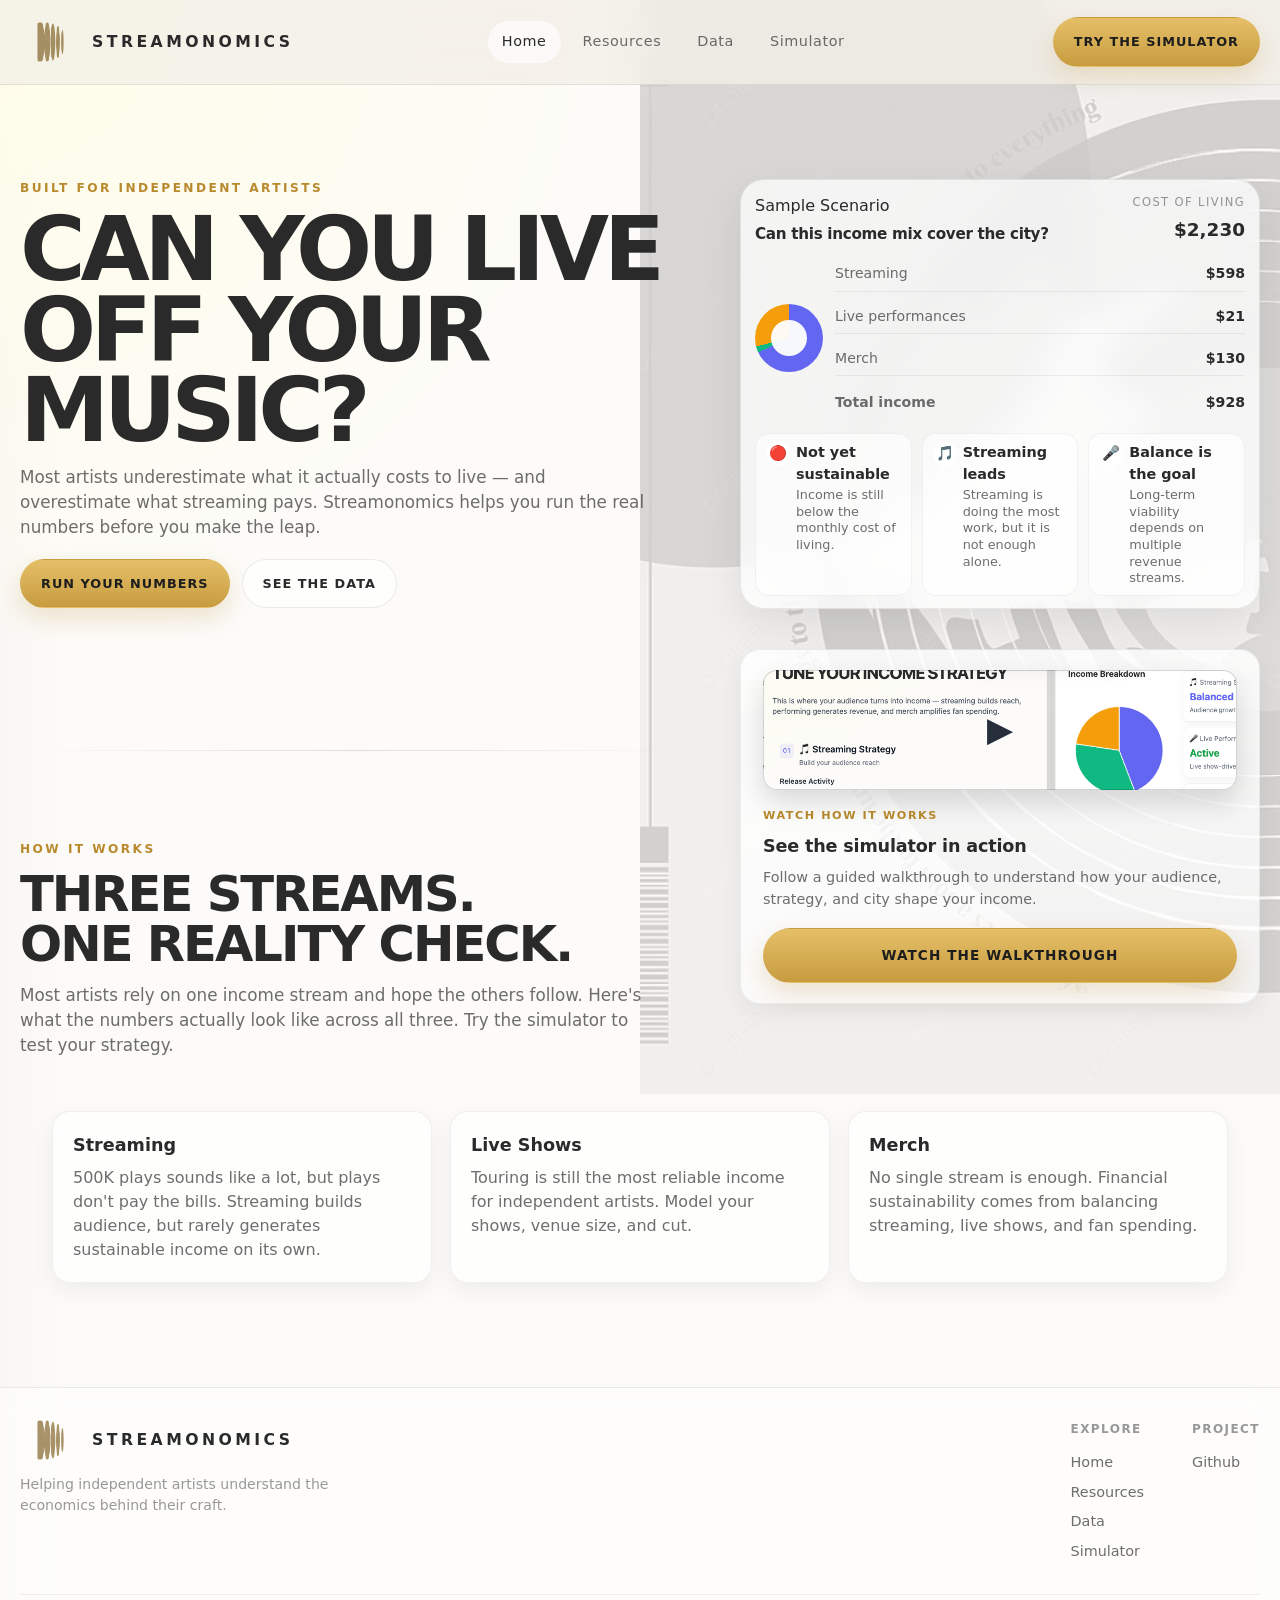
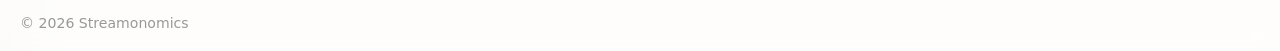
==== commit 6ae047e1: "Polish homepage CTA thumbnail" ====
--- a/index.html
+++ b/index.html
@@ -110,16 +110,34 @@
 </div>
 
           <div class="cta-video">
-          <div class="cta-video-content">
-            <div class="cta-video-thumb" style="background-image: url('assets/walkthru_thumb.png');"></div>
-            <div class="cta-kicker">Watch how it works</div>
-            <h4 class="cta-title">See the simulator in action</h4>
-            <p class="cta-desc">
-              Follow a guided walkthrough to understand how your audience, strategy, and city shape your income.
-            </p>
-            <a href="https://www.youtube.com/watch?v=iViM5xppddc" class="btn btn-primary btn-lg">Watch the walkthrough →</a>
-          </div>
-        </div>
+  <div class="cta-video-content">
+
+    <a href="https://www.youtube.com/watch?v=iViM5xppddc"
+       target="_blank"
+       rel="noopener noreferrer"
+       class="cta-video-link">
+      <div class="cta-video-thumb"
+           style="background-image: url('assets/walkthru_thumb.png');">
+      </div>
+    </a>
+
+    <div class="cta-kicker">Watch how it works</div>
+
+    <h4 class="cta-title">See the simulator in action</h4>
+
+    <p class="cta-desc">
+      Follow a guided walkthrough to understand how your audience, strategy, and city shape your income.
+    </p>
+
+    <a href="https://www.youtube.com/watch?v=iViM5xppddc"
+       class="btn btn-primary btn-lg"
+       target="_blank"
+       rel="noopener noreferrer">
+      Watch the walkthrough 
+    </a>
+
+  </div>
+</div>
         </aside>
       </div>
     </section>
--- a/css/styles.css
+++ b/css/styles.css
@@ -792,6 +792,10 @@
 
 .cta-video-thumb {
   position: relative;
+  border: 1px solid rgba(0,0,0,0.08);
+  box-shadow: 0 8px 20px rgba(0,0,0,0.12);
+
+  transition: transform 0.2s ease, box-shadow 0.2s ease;
   height: 120px;
   border-radius: 14px;
   margin-bottom: 10px;
@@ -800,18 +804,34 @@
     url('../assets/video-thumb.jpg');
   background-size: cover;
   background-position: center;
+  overflow: hidden;
+  border: 1px solid rgba(17, 24, 39, 0.18) !important;
+  box-shadow: 0 12px 28px rgba(0, 0, 0, 0.14) !important;
+}
+
+
+
+
+.cta-video-thumb:hover {
+  transform: translateY(-2px);
+  box-shadow: 0 14px 28px rgba(0, 0, 0, 0.14);
+  filter: contrast(1.08);
 }
 
 .cta-video-thumb::after {
   content: '▶';
   position: absolute;
   inset: 0;
-  display: flex;
-  align-items: center;
-  justify-content: center;
-  font-size: 32px;
-  color: white;
-}
+  display: grid;
+  place-items: center;
+  font-size: 34px;
+  color: #111827;
+  text-shadow: none;
+   opacity: 0.9;
+}
+
+
+
 
 .scenario-snapshot {
   padding: 14px 14px 12px;
@@ -1012,4 +1032,5 @@
     rgba(0,0,0,0.12),
     transparent
   );
-}+}
+
